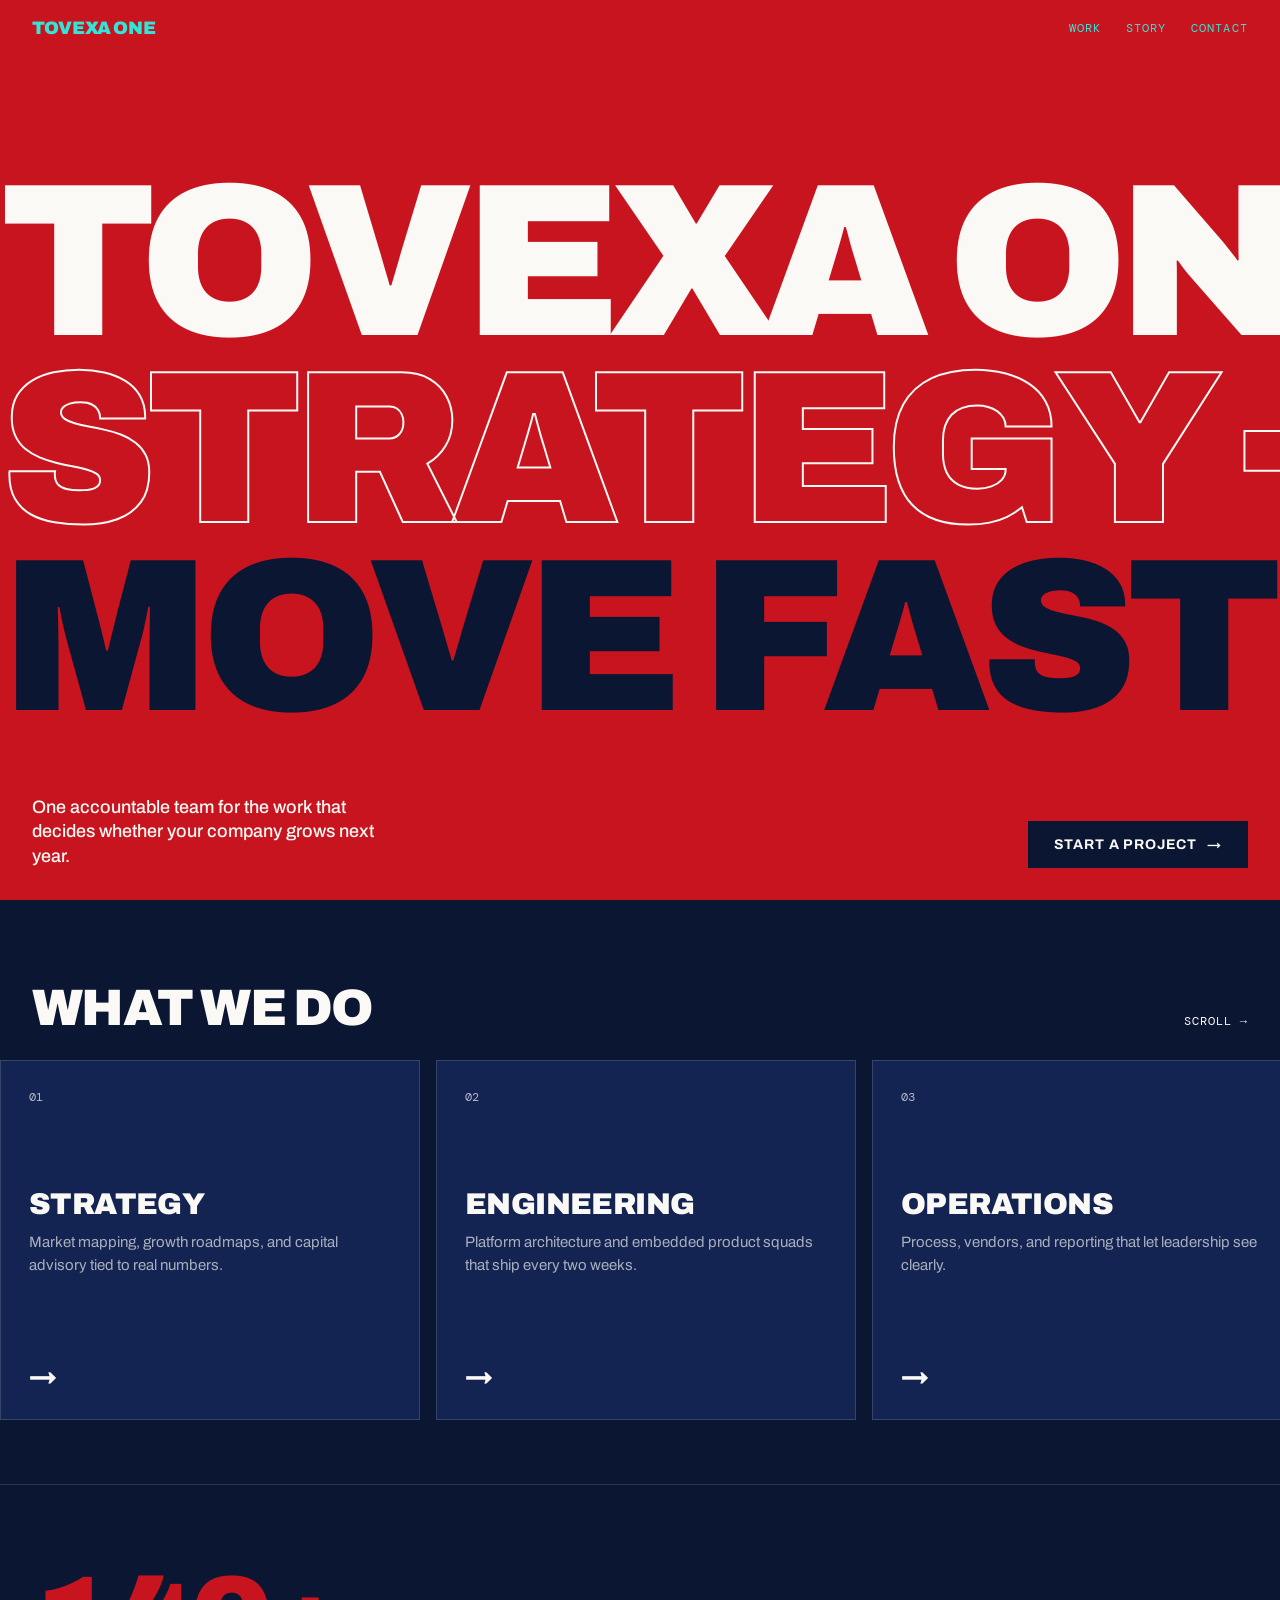
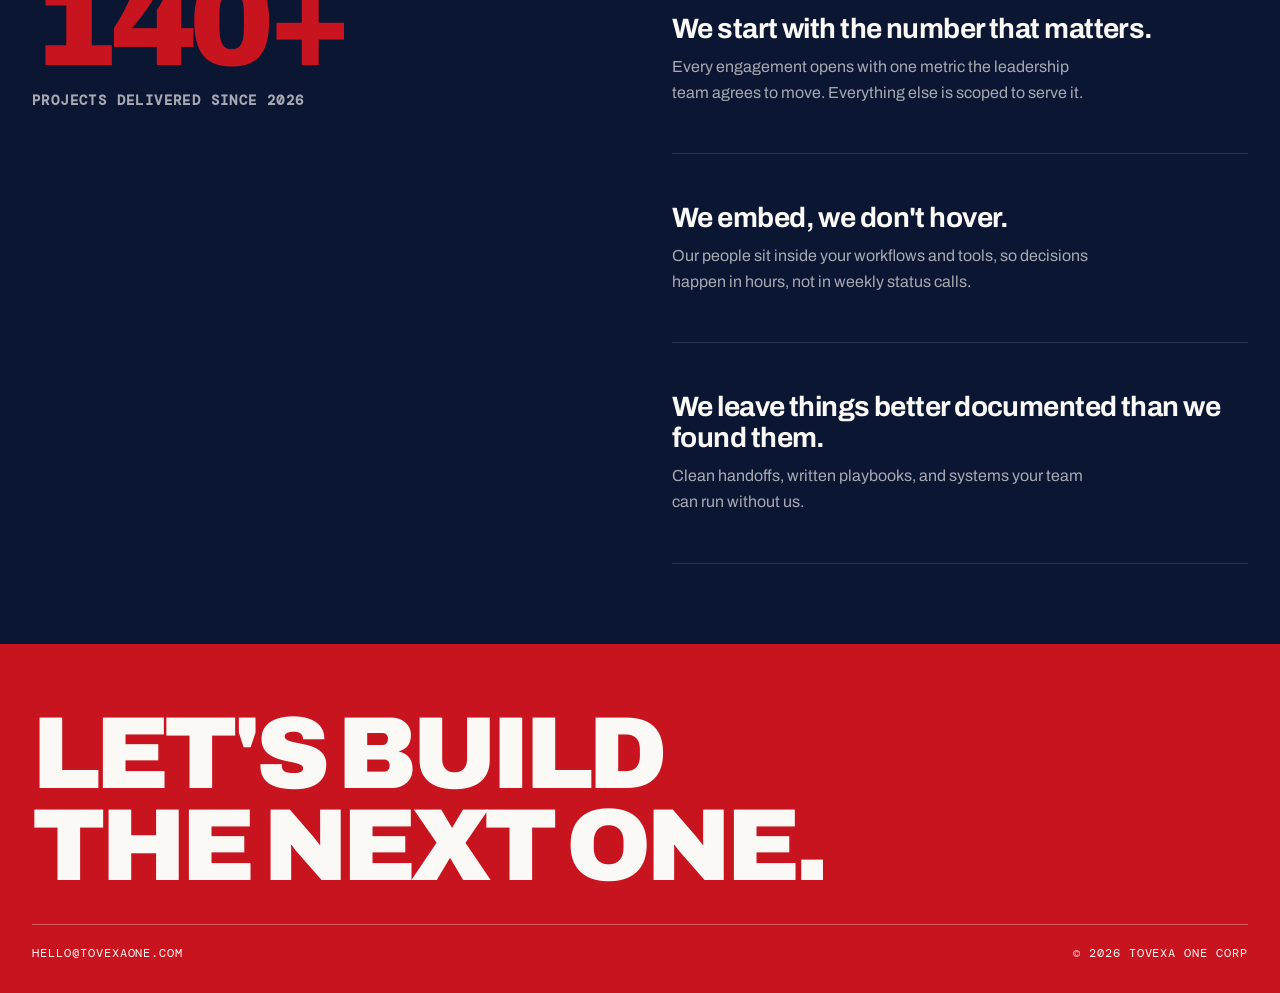
==== demo-3-kinetic/index.html @ e870684e "Add three Tovexa One Corp demo site directions Co-Authored-By: Claude Opus 5 <noreply@anthropic.com>" ====
<!DOCTYPE html>
<html lang="en">
<head>
<meta charset="UTF-8">
<meta name="viewport" content="width=device-width, initial-scale=1.0">
<title>Tovexa One Corp — Kinetic</title>
<!-- Demo 3: Marquee/kinetic type hero + horizontal scroll section + sticky narrative. Red-dominant with navy. -->
<link href="https://fonts.googleapis.com/css2?family=Archivo:wght@500;700;900&family=DM+Mono:wght@400;500&display=swap" rel="stylesheet">
<style>
  :root{
    --red:#c8141e; --red-dark:#8f0d15; --navy:#0b1633; --navy-2:#142452; --white:#fbf9f6; --muted:rgba(251,249,246,.65); --line:rgba(251,249,246,.14);
  }
  *{box-sizing:border-box;margin:0;padding:0}
  body{font-family:'Archivo',system-ui,sans-serif;background:var(--navy);color:var(--white);overflow-x:hidden}
  a{color:inherit;text-decoration:none}
  .mono{font-family:'DM Mono',monospace;font-size:12px;letter-spacing:.08em;text-transform:uppercase}

  header{position:fixed;top:0;left:0;right:0;z-index:10;display:flex;justify-content:space-between;align-items:center;padding:18px 32px;mix-blend-mode:difference}
  header .logo{font-weight:900;font-size:18px;letter-spacing:-.02em}
  header nav{display:flex;gap:24px}
  header nav a{font-family:'DM Mono';font-size:12px;letter-spacing:.1em;text-transform:uppercase}

  /* Kinetic hero */
  .hero{background:var(--red);min-height:100vh;display:flex;flex-direction:column;justify-content:center;position:relative;overflow:hidden}
  .line{white-space:nowrap;font-weight:900;font-size:clamp(80px,17vw,240px);line-height:.86;letter-spacing:-.05em;text-transform:uppercase;display:flex}
  .line span{display:inline-block;padding-right:.35em;animation:march 22s linear infinite}
  .line.rev span{animation-direction:reverse;animation-duration:28s}
  .line.outline span{color:transparent;-webkit-text-stroke:2px var(--white)}
  .line.navy{color:var(--navy)}
  @keyframes march{from{transform:translateX(0)}to{transform:translateX(-100%)}}
  .hero .meta{position:absolute;bottom:32px;left:32px;right:32px;display:flex;justify-content:space-between;align-items:flex-end;gap:20px;flex-wrap:wrap}
  .hero .meta p{max-width:38ch;font-weight:500;font-size:18px;line-height:1.35}
  .hero .btn{background:var(--navy);color:var(--white);padding:16px 26px;font-weight:700;font-size:14px;letter-spacing:.06em;text-transform:uppercase;display:inline-flex;align-items:center;gap:10px}
  .hero .btn:hover{background:var(--white);color:var(--navy)}

  /* Horizontal scroll strip */
  .strip{padding:80px 0 40px}
  .strip .head{padding:0 32px;display:flex;justify-content:space-between;align-items:baseline;margin-bottom:24px}
  .strip h2{font-size:clamp(28px,4vw,52px);font-weight:900;letter-spacing:-.03em;text-transform:uppercase}
  .track{display:flex;gap:16px;padding:0 32px 24px;overflow-x:auto;scroll-snap-type:x mandatory;scrollbar-width:none}
  .track::-webkit-scrollbar{display:none}
  .slide{flex:0 0 min(78vw,420px);scroll-snap-align:start;background:var(--navy-2);border:1px solid var(--line);padding:28px;min-height:360px;display:flex;flex-direction:column;justify-content:space-between;transition:.25s}
  .slide:hover{background:var(--red);border-color:var(--red)}
  .slide .idx{font-family:'DM Mono';font-size:12px;opacity:.7}
  .slide h3{font-size:30px;font-weight:900;letter-spacing:-.02em;line-height:1;margin-bottom:12px;text-transform:uppercase}
  .slide p{font-size:15px;color:var(--muted);line-height:1.5}
  .slide:hover p{color:var(--white)}
  .slide .arrow{font-size:28px;font-weight:900}

  /* Sticky narrative */
  .story{display:grid;grid-template-columns:1fr 1fr;padding:80px 32px;gap:64px;border-top:1px solid var(--line)}
  .story .pin{position:sticky;top:120px;align-self:start}
  .story .pin .big{font-size:clamp(64px,10vw,140px);font-weight:900;line-height:.9;letter-spacing:-.05em;color:var(--red)}
  .story .pin .big small{display:block;font-size:14px;font-family:'DM Mono';color:var(--muted);letter-spacing:.1em;margin-top:14px;text-transform:uppercase}
  .step{padding:48px 0;border-bottom:1px solid var(--line)}
  .step h3{font-size:28px;font-weight:700;margin-bottom:10px;letter-spacing:-.02em}
  .step p{color:var(--muted);line-height:1.6;max-width:48ch}

  footer{background:var(--red);padding:64px 32px 32px}
  footer .big{font-size:clamp(40px,8vw,110px);font-weight:900;letter-spacing:-.05em;text-transform:uppercase;line-height:.9;margin-bottom:32px}
  footer .row{display:flex;justify-content:space-between;flex-wrap:wrap;gap:12px;border-top:1px solid rgba(251,249,246,.3);padding-top:20px}

  @media(max-width:800px){
    .story{grid-template-columns:1fr}.story .pin{position:static}
    header nav{display:none}
  }
</style>
</head>
<body>
<header><div class="logo">TOVEXA ONE</div><nav><a href="#work">Work</a><a href="#story">Story</a><a href="#contact">Contact</a></nav></header>

<section class="hero">
  <div class="line"><span>Tovexa One Corp — Tovexa One Corp — </span><span>Tovexa One Corp — Tovexa One Corp — </span></div>
  <div class="line rev outline"><span>Strategy · Engineering · Operations · </span><span>Strategy · Engineering · Operations · </span></div>
  <div class="line navy"><span>Move Faster — Move Faster — </span><span>Move Faster — Move Faster — </span></div>
  <div class="meta">
    <p>One accountable team for the work that decides whether your company grows next year.</p>
    <a class="btn" href="#contact">Start a project <span>→</span></a>
  </div>
</section>

<section class="strip" id="work">
  <div class="head"><h2>What we do</h2><span class="mono">scroll →</span></div>
  <div class="track">
    <div class="slide"><span class="idx">01</span><div><h3>Strategy</h3><p>Market mapping, growth roadmaps, and capital advisory tied to real numbers.</p></div><span class="arrow">→</span></div>
    <div class="slide"><span class="idx">02</span><div><h3>Engineering</h3><p>Platform architecture and embedded product squads that ship every two weeks.</p></div><span class="arrow">→</span></div>
    <div class="slide"><span class="idx">03</span><div><h3>Operations</h3><p>Process, vendors, and reporting that let leadership see clearly.</p></div><span class="arrow">→</span></div>
    <div class="slide"><span class="idx">04</span><div><h3>AI &amp; Automation</h3><p>Practical automation across support, finance, and ops — with guardrails.</p></div><span class="arrow">→</span></div>
    <div class="slide"><span class="idx">05</span><div><h3>Capital</h3><p>Fundraising narrative, models, and investor prep.</p></div><span class="arrow">→</span></div>
  </div>
</section>

<section class="story" id="story">
  <div class="pin"><div class="big">140+<small>Projects delivered since 2026</small></div></div>
  <div>
    <div class="step"><h3>We start with the number that matters.</h3><p>Every engagement opens with one metric the leadership team agrees to move. Everything else is scoped to serve it.</p></div>
    <div class="step"><h3>We embed, we don't hover.</h3><p>Our people sit inside your workflows and tools, so decisions happen in hours, not in weekly status calls.</p></div>
    <div class="step"><h3>We leave things better documented than we found them.</h3><p>Clean handoffs, written playbooks, and systems your team can run without us.</p></div>
  </div>
</section>

<footer id="contact">
  <div class="big">Let's build<br>the next one.</div>
  <div class="row"><span class="mono">hello@tovexaone.com</span><span class="mono">© 2026 Tovexa One Corp</span></div>
</footer>
</body>
</html>
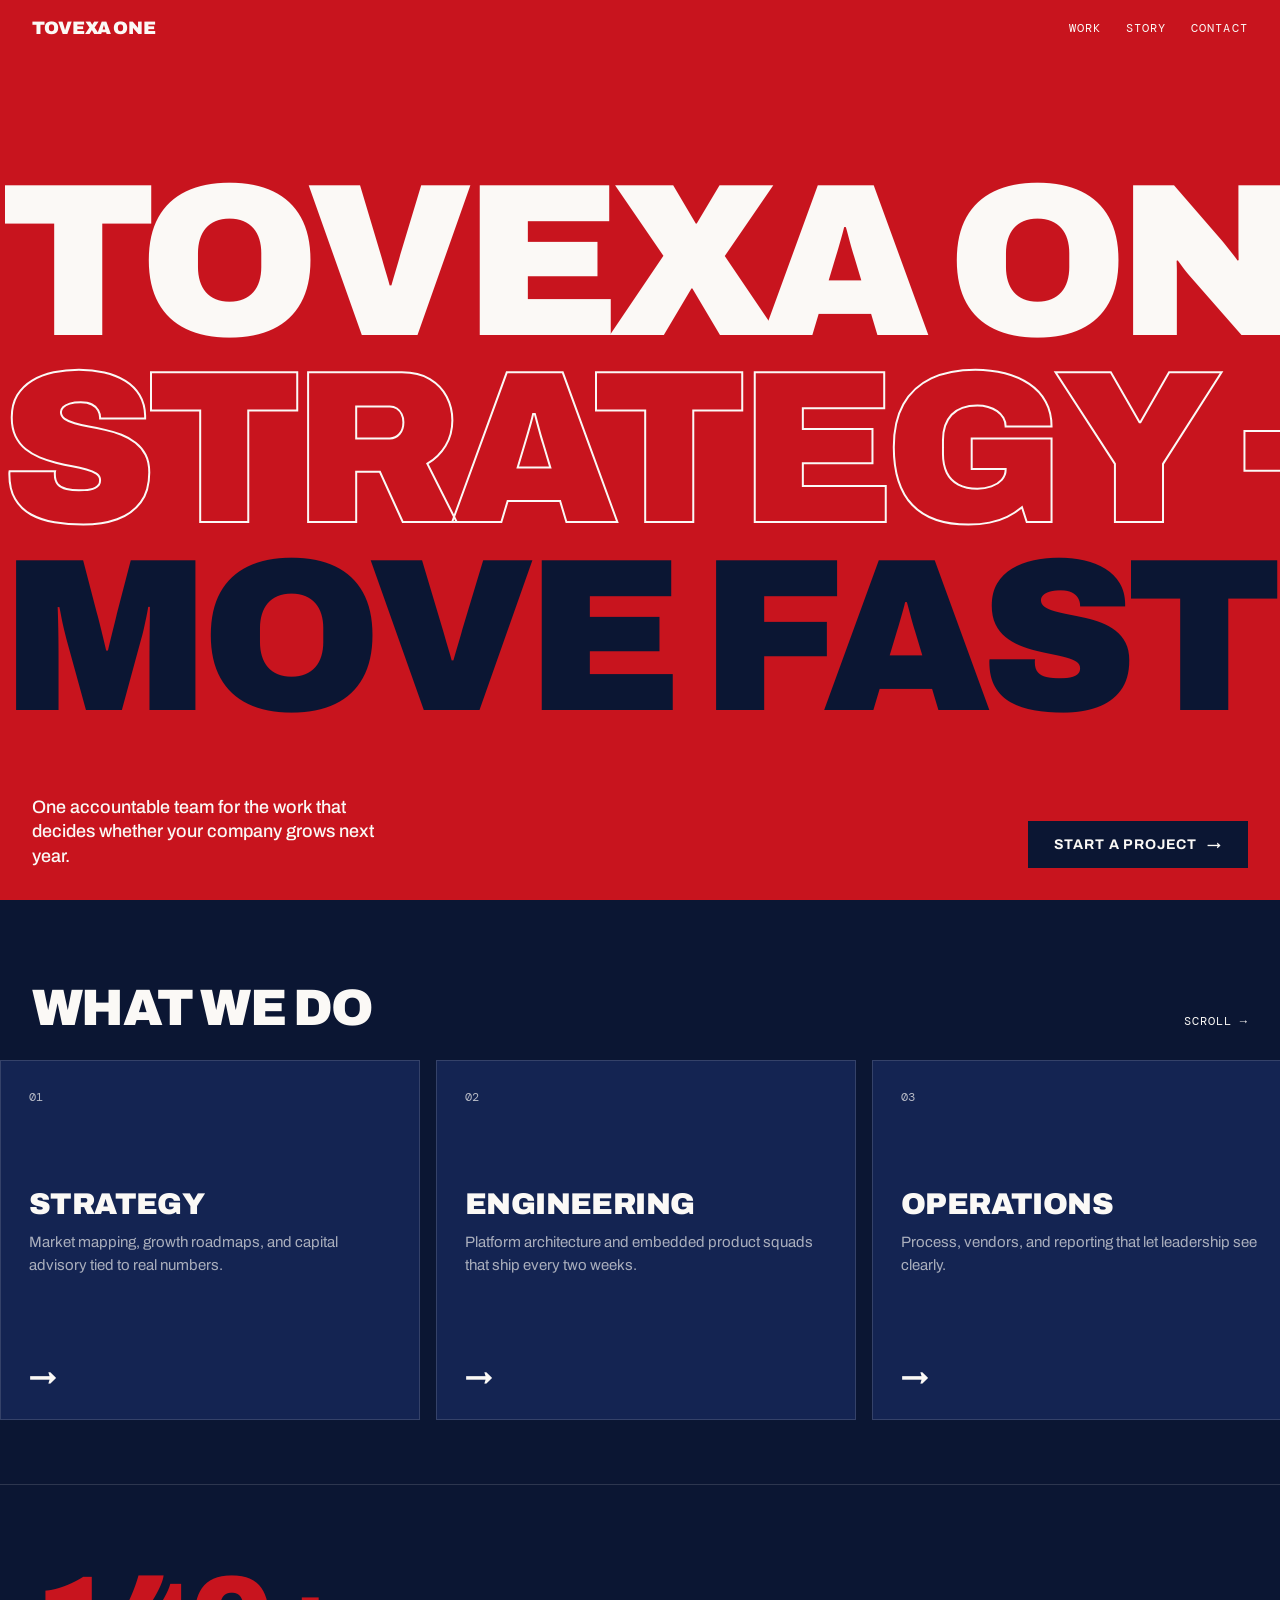
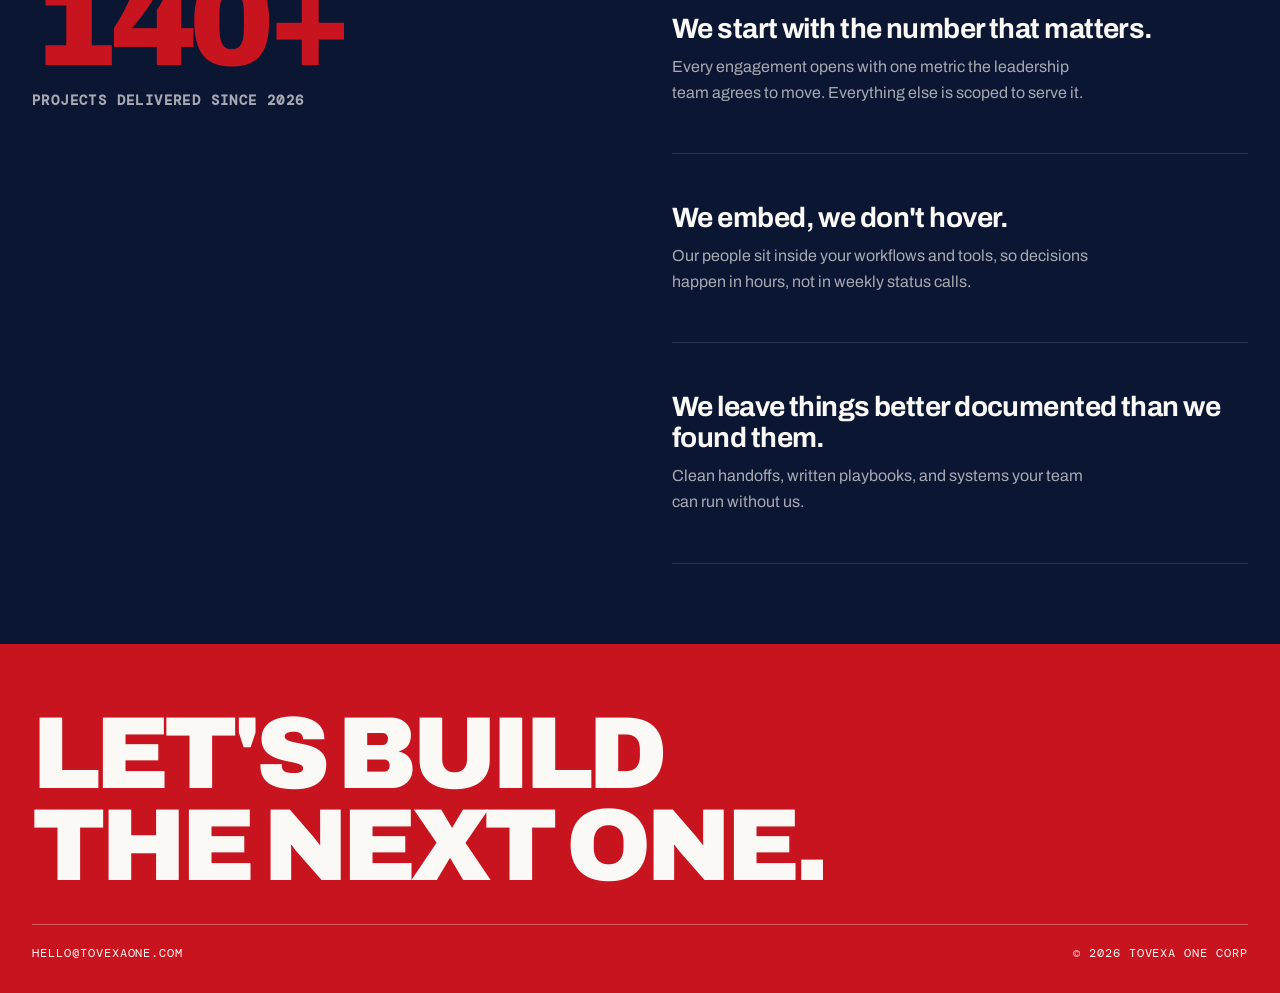
==== commit fb5568fd: "Fix demo 3 header color; add preview launch config Co-Authored-By: Claude Opus 5 <noreply@anthropic." ====
--- a/demo-3-kinetic/index.html
+++ b/demo-3-kinetic/index.html
@@ -15,7 +15,7 @@
   a{color:inherit;text-decoration:none}
   .mono{font-family:'DM Mono',monospace;font-size:12px;letter-spacing:.08em;text-transform:uppercase}
 
-  header{position:fixed;top:0;left:0;right:0;z-index:10;display:flex;justify-content:space-between;align-items:center;padding:18px 32px;mix-blend-mode:difference}
+  header{position:fixed;top:0;left:0;right:0;z-index:10;display:flex;justify-content:space-between;align-items:center;padding:18px 32px;color:var(--white)}
   header .logo{font-weight:900;font-size:18px;letter-spacing:-.02em}
   header nav{display:flex;gap:24px}
   header nav a{font-family:'DM Mono';font-size:12px;letter-spacing:.1em;text-transform:uppercase}
